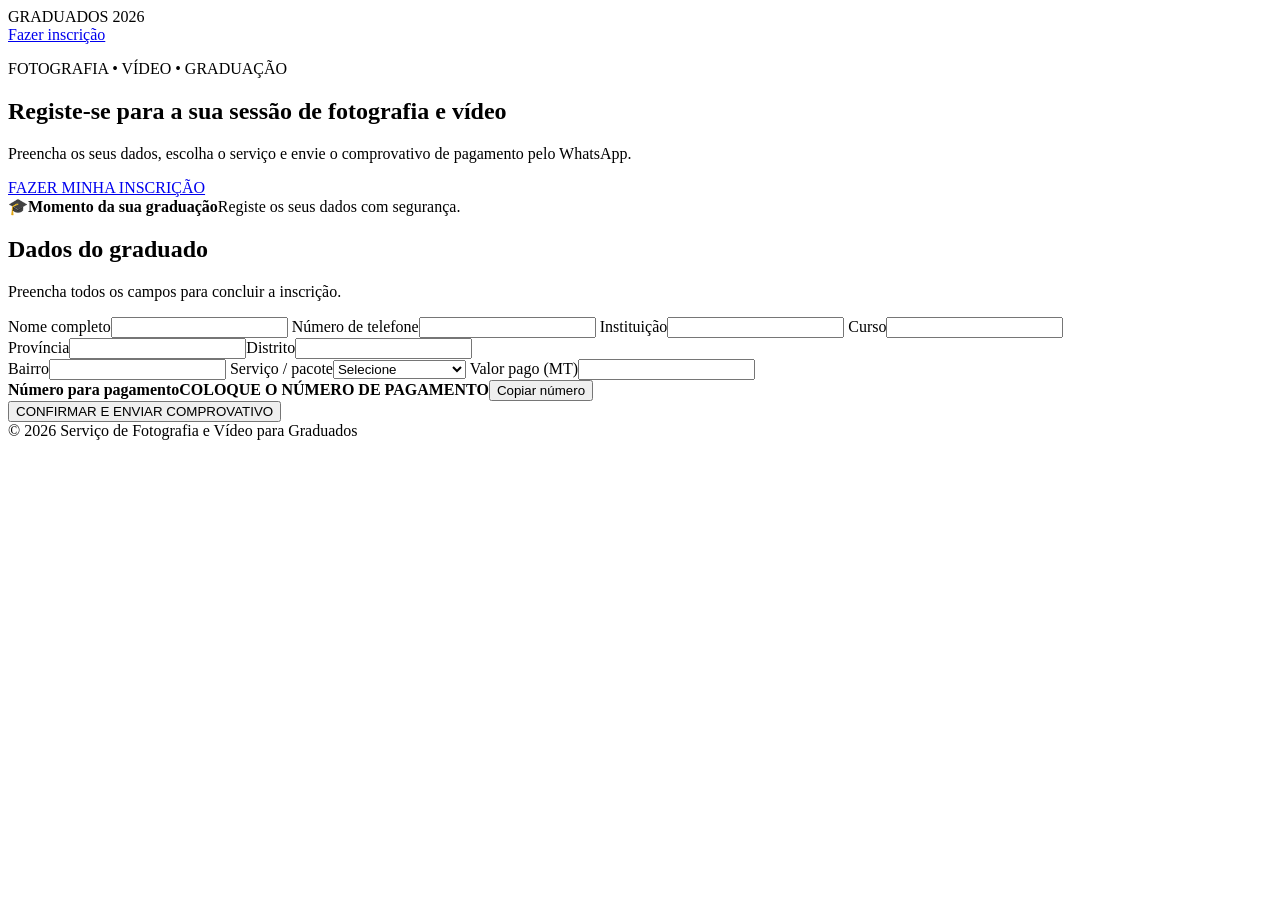
==== index.html @ 23a6b55a "Criar base do projeto de inscrição de graduados: index.html" ====
<!doctype html>
<html lang="pt">
<head>
<meta charset="UTF-8"><meta name="viewport" content="width=device-width,initial-scale=1.0">
<title>Inscrição de Graduados</title><link rel="stylesheet" href="style.css">
</head>
<body>
<header><div class="brand">GRADUADOS <span>2026</span></div><a href="#inscricao">Fazer inscrição</a></header>
<main>
<section class="hero"><div><p class="eyebrow">FOTOGRAFIA • VÍDEO • GRADUAÇÃO</p><h1>Registe-se para a sua sessão de fotografia e vídeo</h1><p>Preencha os seus dados, escolha o serviço e envie o comprovativo de pagamento pelo WhatsApp.</p><a class="btn" href="#inscricao">FAZER MINHA INSCRIÇÃO</a></div><div class="hero-card">🎓<strong>Momento da sua graduação</strong><span>Registe os seus dados com segurança.</span></div></section>
<section id="inscricao" class="form-wrap"><div class="card"><h2>Dados do graduado</h2><p class="muted">Preencha todos os campos para concluir a inscrição.</p>
<form id="form">
<label>Nome completo<input name="name" required></label>
<label>Número de telefone<input name="phone" required></label>
<label>Instituição<input name="institution" required></label>
<label>Curso<input name="course"></label>
<div class="grid"><label>Província<input name="province" required></label><label>Distrito<input name="district" required></label></div>
<label>Bairro<input name="neighborhood" required></label>
<label>Serviço / pacote<select name="package" required><option value="">Selecione</option><option>Fotografia</option><option>Vídeo</option><option>Fotografia + Vídeo</option></select></label>
<label>Valor pago (MT)<input name="amount" type="number" min="0" required></label>
<div class="payment"><b>Número para pagamento</b><strong id="paymentNumber">COLOQUE O NÚMERO DE PAGAMENTO</strong><button type="button" id="copy">Copiar número</button></div>
<button class="btn full" type="submit">CONFIRMAR E ENVIAR COMPROVATIVO</button>
</form></div></section>
</main>
<footer>© 2026 Serviço de Fotografia e Vídeo para Graduados</footer>
<script src="app.js"></script>
</body></html>
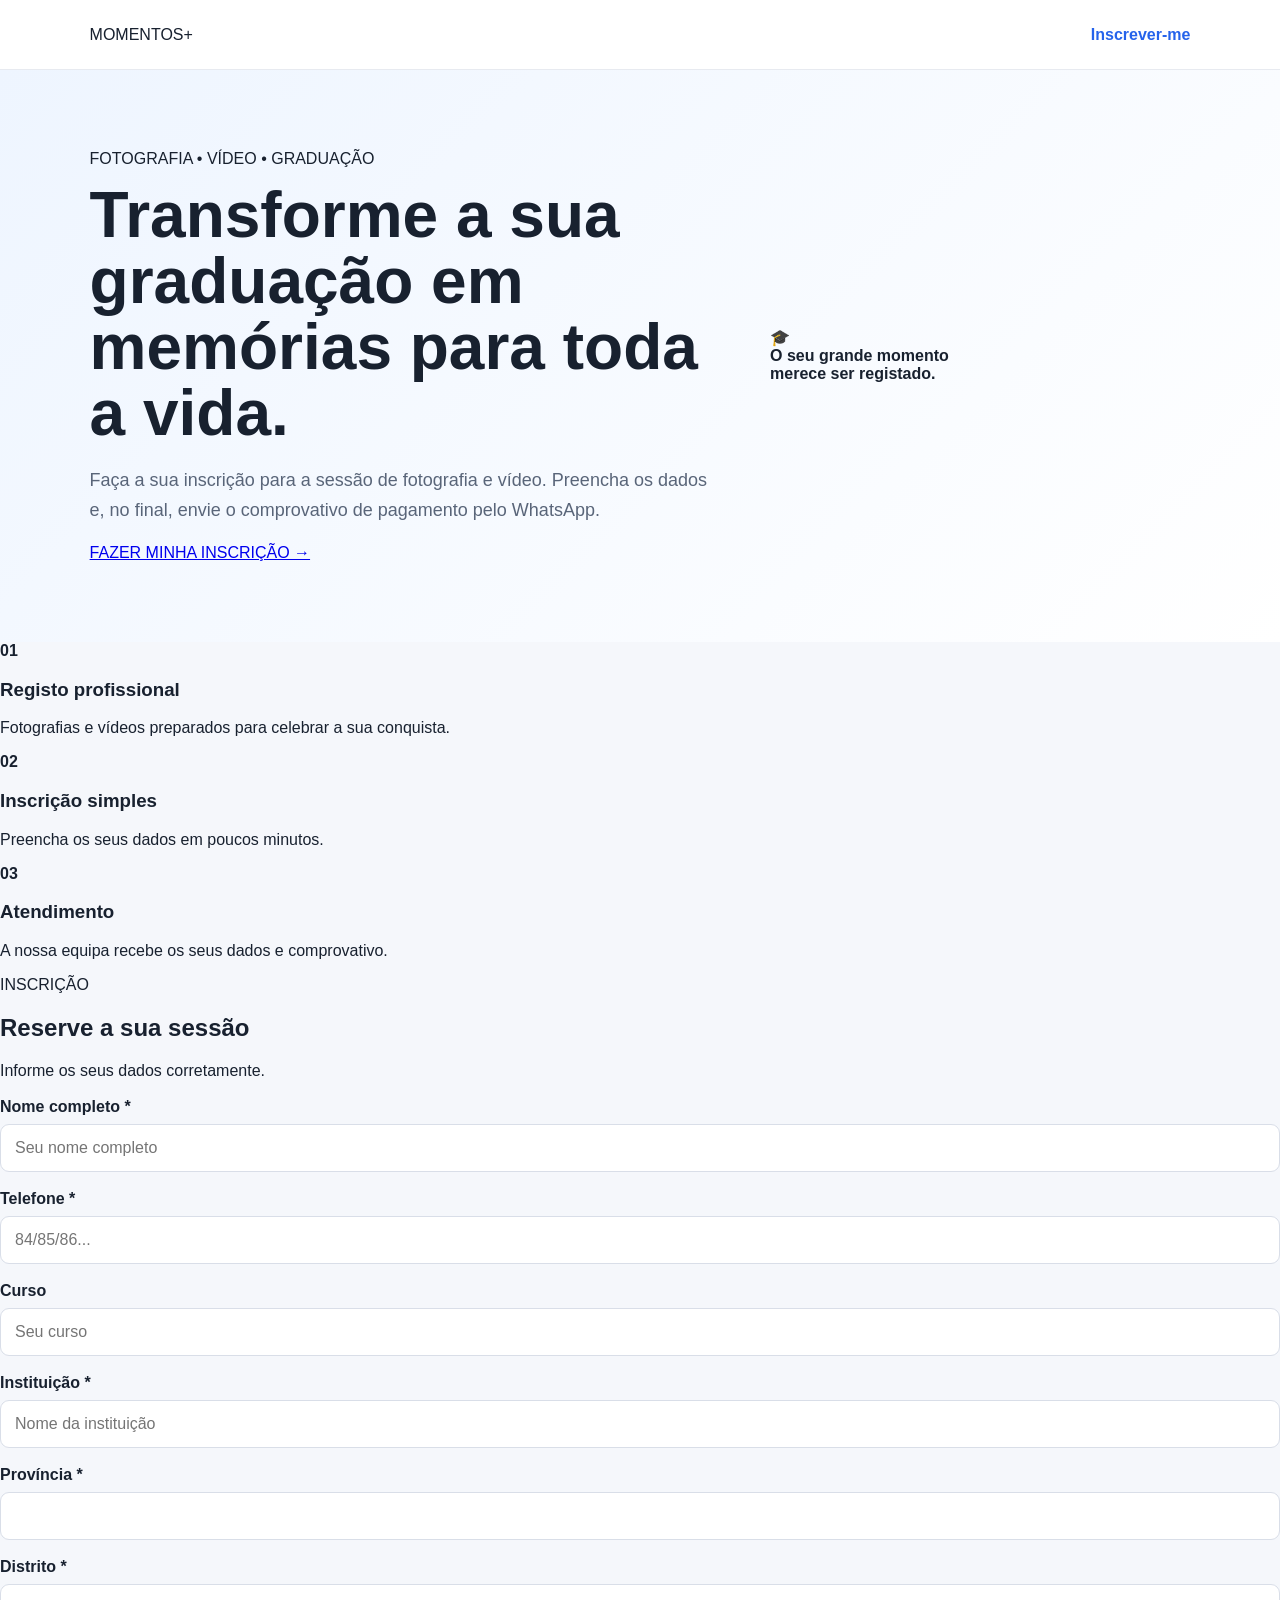
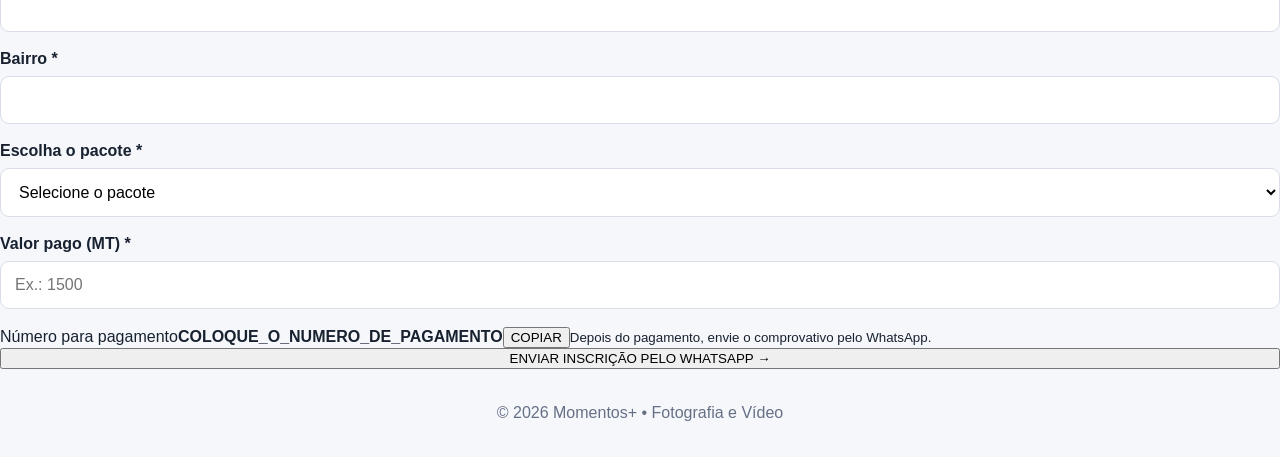
==== commit 6e8bea84: "Refazer interface principal do projeto de graduados: index.html" ====
--- a/index.html
+++ b/index.html
@@ -1,27 +1,14 @@
-<!doctype html>
-<html lang="pt">
-<head>
-<meta charset="UTF-8"><meta name="viewport" content="width=device-width,initial-scale=1.0">
-<title>Inscrição de Graduados</title><link rel="stylesheet" href="style.css">
-</head>
-<body>
-<header><div class="brand">GRADUADOS <span>2026</span></div><a href="#inscricao">Fazer inscrição</a></header>
-<main>
-<section class="hero"><div><p class="eyebrow">FOTOGRAFIA • VÍDEO • GRADUAÇÃO</p><h1>Registe-se para a sua sessão de fotografia e vídeo</h1><p>Preencha os seus dados, escolha o serviço e envie o comprovativo de pagamento pelo WhatsApp.</p><a class="btn" href="#inscricao">FAZER MINHA INSCRIÇÃO</a></div><div class="hero-card">🎓<strong>Momento da sua graduação</strong><span>Registe os seus dados com segurança.</span></div></section>
-<section id="inscricao" class="form-wrap"><div class="card"><h2>Dados do graduado</h2><p class="muted">Preencha todos os campos para concluir a inscrição.</p>
-<form id="form">
-<label>Nome completo<input name="name" required></label>
-<label>Número de telefone<input name="phone" required></label>
-<label>Instituição<input name="institution" required></label>
-<label>Curso<input name="course"></label>
-<div class="grid"><label>Província<input name="province" required></label><label>Distrito<input name="district" required></label></div>
-<label>Bairro<input name="neighborhood" required></label>
-<label>Serviço / pacote<select name="package" required><option value="">Selecione</option><option>Fotografia</option><option>Vídeo</option><option>Fotografia + Vídeo</option></select></label>
-<label>Valor pago (MT)<input name="amount" type="number" min="0" required></label>
-<div class="payment"><b>Número para pagamento</b><strong id="paymentNumber">COLOQUE O NÚMERO DE PAGAMENTO</strong><button type="button" id="copy">Copiar número</button></div>
-<button class="btn full" type="submit">CONFIRMAR E ENVIAR COMPROVATIVO</button>
-</form></div></section>
-</main>
-<footer>© 2026 Serviço de Fotografia e Vídeo para Graduados</footer>
-<script src="app.js"></script>
-</body></html>+<!doctype html><html lang="pt"><head><meta charset="UTF-8"><meta name="viewport" content="width=device-width,initial-scale=1"><title>Memórias de Graduação</title><link rel="stylesheet" href="style.css"></head><body>
+<header><div class="logo">MOMENTOS<span>+</span></div><a href="#formulario">Inscrever-me</a></header>
+<section class="hero"><div class="hero-copy"><span class="tag">FOTOGRAFIA • VÍDEO • GRADUAÇÃO</span><h1>Transforme a sua graduação em memórias para toda a vida.</h1><p>Faça a sua inscrição para a sessão de fotografia e vídeo. Preencha os dados e, no final, envie o comprovativo de pagamento pelo WhatsApp.</p><a class="primary" href="#formulario">FAZER MINHA INSCRIÇÃO →</a></div><div class="visual"><div class="cap">🎓</div><b>O seu grande momento<br>merece ser registado.</b></div></section>
+<section class="benefits"><div><b>01</b><h3>Registo profissional</h3><p>Fotografias e vídeos preparados para celebrar a sua conquista.</p></div><div><b>02</b><h3>Inscrição simples</h3><p>Preencha os seus dados em poucos minutos.</p></div><div><b>03</b><h3>Atendimento</h3><p>A nossa equipa recebe os seus dados e comprovativo.</p></div></section>
+<section id="formulario" class="form-section"><div class="form-card"><span class="tag">INSCRIÇÃO</span><h2>Reserve a sua sessão</h2><p>Informe os seus dados corretamente.</p><form id="form">
+<label>Nome completo *<input name="name" required placeholder="Seu nome completo"></label>
+<div class="two"><label>Telefone *<input name="phone" required placeholder="84/85/86..."></label><label>Curso<input name="course" placeholder="Seu curso"></label></div>
+<label>Instituição *<input name="institution" required placeholder="Nome da instituição"></label>
+<div class="two"><label>Província *<input name="province" required></label><label>Distrito *<input name="district" required></label></div>
+<label>Bairro *<input name="neighborhood" required></label>
+<label>Escolha o pacote *<select name="package" required><option value="">Selecione o pacote</option><option>Fotografia</option><option>Vídeo</option><option>Fotografia + Vídeo</option></select></label>
+<label>Valor pago (MT) *<input name="amount" type="number" min="1" required placeholder="Ex.: 1500"></label>
+<div class="pay"><span>Número para pagamento</span><strong id="paymentNumber">A DEFINIR</strong><button type="button" id="copy">COPIAR</button><small>Depois do pagamento, envie o comprovativo pelo WhatsApp.</small></div>
+<button class="primary full" type="submit">ENVIAR INSCRIÇÃO PELO WHATSAPP →</button></form></div></section><footer>© 2026 Momentos+ • Fotografia e Vídeo</footer><script src="app.js"></script></body></html>
--- a/style.css
+++ b/style.css
@@ -0,0 +1 @@
+*{box-sizing:border-box}body{margin:0;font-family:Inter,Arial,sans-serif;background:#f5f7fb;color:#18212f}header{height:70px;background:#fff;border-bottom:1px solid #e7eaf0;display:flex;align-items:center;justify-content:space-between;padding:0 7%;position:sticky;top:0;z-index:5}.brand{font-weight:900;letter-spacing:1px}.brand span{color:#2563eb}header a{color:#2563eb;text-decoration:none;font-weight:700}.hero{min-height:570px;padding:80px 7%;display:grid;grid-template-columns:1.2fr .8fr;gap:50px;align-items:center;background:linear-gradient(135deg,#eef5ff,#fff)}.eyebrow{color:#2563eb;font-weight:800;letter-spacing:1.5px}.hero h1{font-size:clamp(38px,5vw,66px);line-height:1.03;margin:15px 0}.hero p{font-size:18px;line-height:1.7;color:#596579}.hero-card{height:390px;border-radius:28px;background:linear-gradient(160deg,#1d4ed8,#111827);color:#fff;display:flex;flex-direction:column;align-items:center;justify-content:center;gap:15px;font-size:80px;box-shadow:0 25px 60px #17255433}.hero-card strong{font-size:22px}.hero-card span{font-size:15px;color:#dbeafe}.btn{display:inline-block;background:#2563eb;color:white;border:0;border-radius:10px;padding:15px 22px;font-weight:800;text-decoration:none;cursor:pointer}.form-wrap{padding:70px 7%}.card{max-width:760px;margin:auto;background:#fff;border-radius:22px;padding:35px;box-shadow:0 12px 40px #10182812}.card h2{margin-top:0;font-size:30px}.muted{color:#667085}.grid{display:grid;grid-template-columns:1fr 1fr;gap:16px}label{display:block;font-weight:700;margin:18px 0}input,select{width:100%;margin-top:8px;padding:14px;border:1px solid #d9dee8;border-radius:9px;font-size:16px;background:#fff}.payment{padding:18px;background:#eff6ff;border-radius:12px;margin:22px 0;display:grid;gap:8px}.payment strong{font-size:20px}.payment button{width:max-content;border:1px solid #2563eb;background:white;color:#2563eb;padding:8px 12px;border-radius:8px;cursor:pointer}.full{width:100%}footer{text-align:center;padding:35px;color:#667085}@media(max-width:760px){.hero{grid-template-columns:1fr;padding:55px 6%}.hero-card{height:270px}.grid{grid-template-columns:1fr}.card{padding:23px}header{padding:0 5%}}
